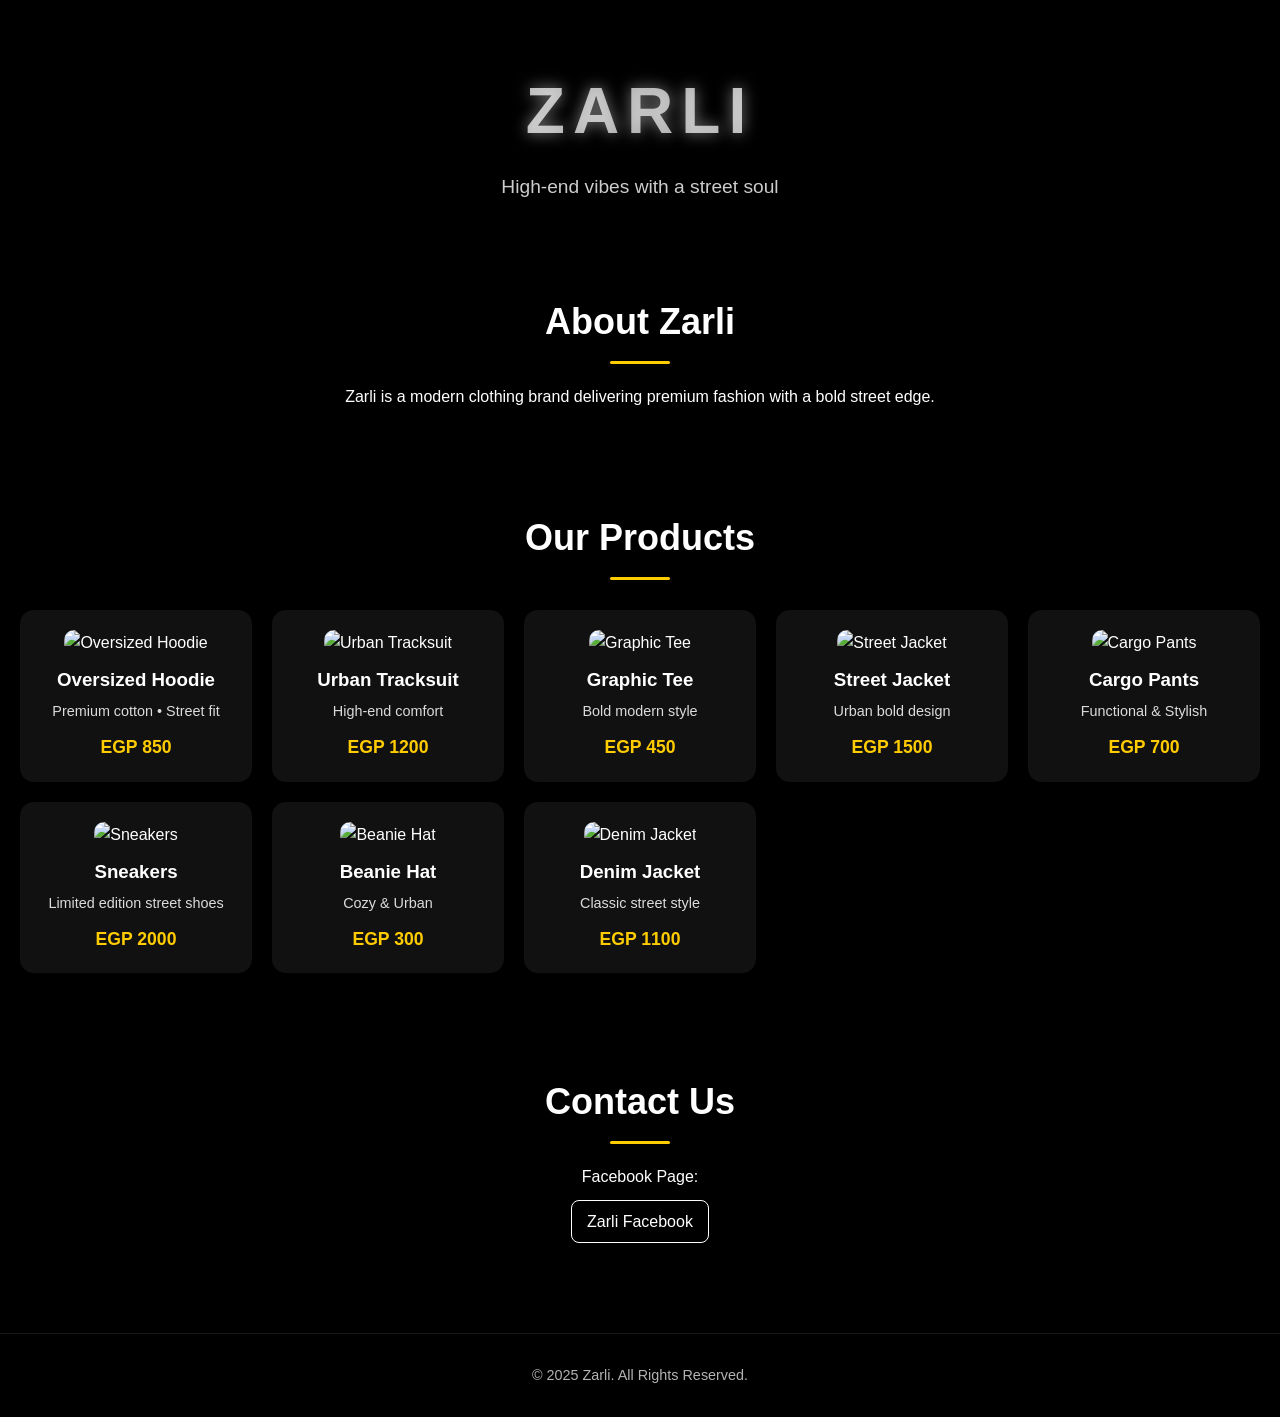
==== index.html @ 78bf0a5d "Update index.html to enhance the website layout and content." ====
<!DOCTYPE html>
<html lang="en">
<head>
<meta charset="UTF-8" />
<meta name="viewport" content="width=device-width, initial-scale=1.0" />
<title>Zarli | High-end vibes with a street soul</title>
<style>
  * { box-sizing: border-box; margin: 0; padding: 0; }
  body { font-family: 'Arial', sans-serif; background: #000; color: #fff; line-height: 1.6; }
  a { color: #fff; text-decoration: none; }
  a:hover { color: #ffcc00; }

  header { text-align: center; padding: 60px 20px 40px 20px; }
  header h1 { font-size: 64px; font-weight: bold; letter-spacing: 8px; background: linear-gradient(90deg, #fff, #aaa, #fff); -webkit-background-clip: text; color: transparent; text-shadow: 0 0 15px rgba(255,255,255,0.5); }
  header p { margin-top: 10px; font-size: 1.2rem; opacity:0.8; }

  .section { padding: 50px 20px; text-align: center; }
  .section h2 { font-size: 36px; margin-bottom: 20px; position: relative; }
  .section h2::after { content: ''; display: block; width: 60px; height: 3px; background: #ffcc00; margin: 10px auto 0 auto; border-radius: 2px; }

  .products { display: grid; grid-template-columns: repeat(auto-fit, minmax(200px,1fr)); gap: 20px; margin-top: 30px; }
  .product-card { background:#111; padding:20px; border-radius:14px; text-align:center; transition: transform 0.3s ease, box-shadow 0.3s ease; }
  .product-card img { width:100%; border-radius:10px; margin-bottom:10px; transition: transform 0.3s ease; }
  .product-card:hover { transform: scale(1.05); box-shadow:0 10px 20px rgba(255,255,255,0.2); }
  .product-card h3 { margin-bottom:5px; }
  .product-card p { font-size:0.9rem; opacity:0.85; }
  .price { margin-top:10px; font-weight:bold; color:#ffcc00; font-size:1.1rem; }

  #contact a { display:inline-block; margin-top:10px; padding:8px 15px; border:1px solid #fff; border-radius:8px; transition: background 0.3s ease, color 0.3s ease; }
  #contact a:hover { background:#ffcc00; color:#000; }

  footer { text-align:center; padding:30px; margin-top:40px; border-top:1px solid #222; opacity:0.7; font-size:0.9rem; }

  @media(max-width:600px){
    .products { grid-template-columns:1fr; }
    header h1 { font-size:48px; }
    .section h2 { font-size:28px; }
  }
</style>
</head>
<body>

<header>
  <h1>ZARLI</h1>
  <p>High-end vibes with a street soul</p>
</header>

<section class="section" id="about">
  <h2>About Zarli</h2>
  <p>Zarli is a modern clothing brand delivering premium fashion with a bold street edge.</p>
</section>

<section class="section" id="products">
  <h2>Our Products</h2>
  <div class="products">
    <div class="product-card">
      <img src="https://i.ibb.co/6R5Z3yx/hoodie.jpg" alt="Oversized Hoodie" />
      <h3>Oversized Hoodie</h3>
      <p>Premium cotton • Street fit</p>
      <div class="price">EGP 850</div>
    </div>
    <div class="product-card">
      <img src="https://i.ibb.co/Vm5p9Kf/tracksuit.jpg" alt="Urban Tracksuit" />
      <h3>Urban Tracksuit</h3>
      <p>High-end comfort</p>
      <div class="price">EGP 1200</div>
    </div>
    <div class="product-card">
      <img src="https://i.ibb.co/9ytq4yD/graphic-tee.jpg" alt="Graphic Tee" />
      <h3>Graphic Tee</h3>
      <p>Bold modern style</p>
      <div class="price">EGP 450</div>
    </div>
    <div class="product-card">
      <img src="https://i.ibb.co/j5NRmDn/street-jacket.jpg" alt="Street Jacket" />
      <h3>Street Jacket</h3>
      <p>Urban bold design</p>
      <div class="price">EGP 1500</div>
    </div>
    <div class="product-card">
      <img src="https://i.ibb.co/FnbkJxP/cargo-pants.jpg" alt="Cargo Pants" />
      <h3>Cargo Pants</h3>
      <p>Functional & Stylish</p>
      <div class="price">EGP 700</div>
    </div>
    <div class="product-card">
      <img src="https://i.ibb.co/sC1H9rH/sneakers.jpg" alt="Sneakers" />
      <h3>Sneakers</h3>
      <p>Limited edition street shoes</p>
      <div class="price">EGP 2000</div>
    </div>
    <div class="product-card">
      <img src="https://i.ibb.co/ypZ0cV7/beanie-hat.jpg" alt="Beanie Hat" />
      <h3>Beanie Hat</h3>
      <p>Cozy & Urban</p>
      <div class="price">EGP 300</div>
    </div>
    <div class="product-card">
      <img src="https://i.ibb.co/GQ9K0pS/denim-jacket.jpg" alt="Denim Jacket" />
      <h3>Denim Jacket</h3>
      <p>Classic street style</p>
      <div class="price">EGP 1100</div>
    </div>
  </div>
</section>

<section class="section" id="contact">
  <h2>Contact Us</h2>
  <p>Facebook Page:</p>
  <a href="https://www.facebook.com/share/17f31NvZEm/">Zarli Facebook</a>
</section>

<footer>
  © 2025 Zarli. All Rights Reserved.
</footer>

</body>
</html>
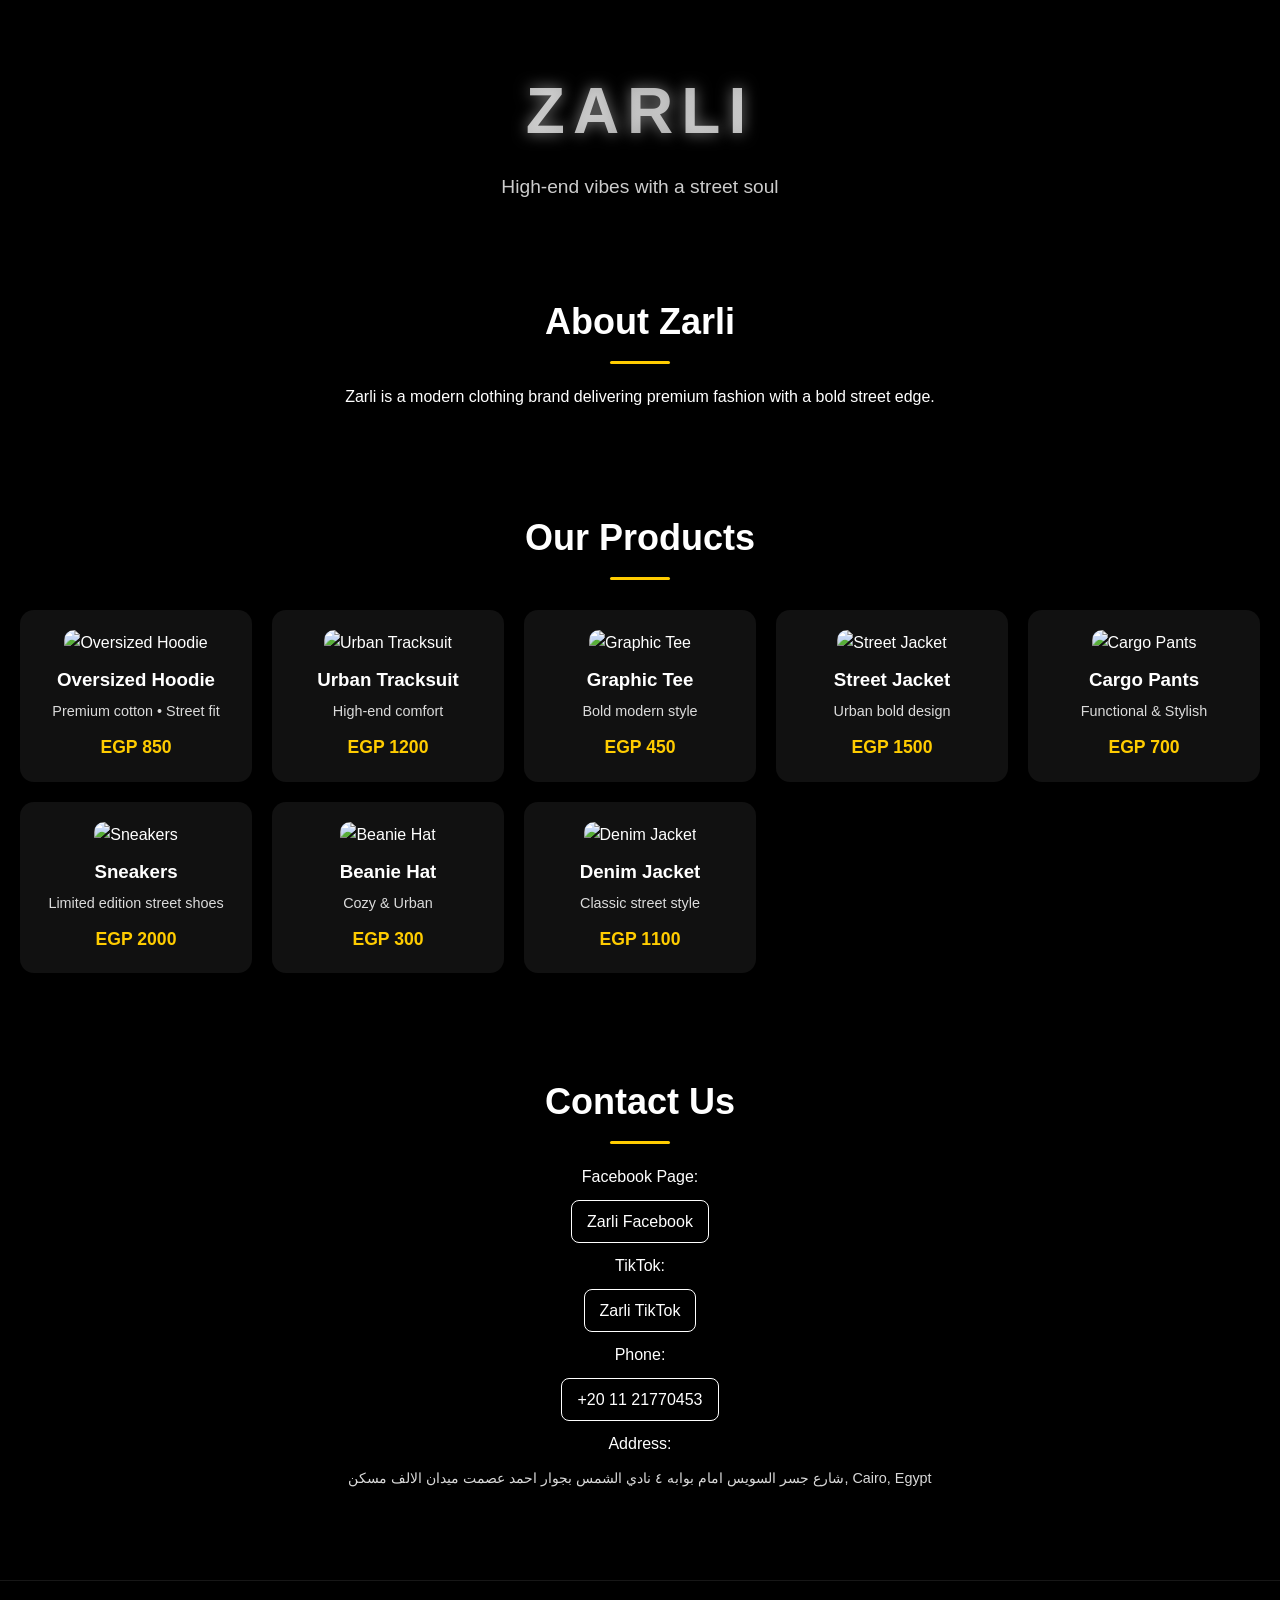
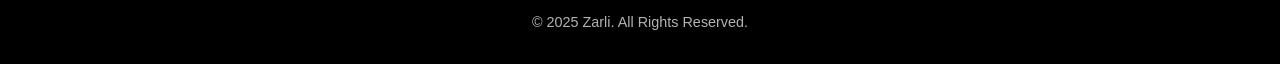
==== commit a67a4700: "Add full landing page for Zarli brand including products and contact info" ====
--- a/index.html
+++ b/index.html
@@ -28,6 +28,7 @@
 
   #contact a { display:inline-block; margin-top:10px; padding:8px 15px; border:1px solid #fff; border-radius:8px; transition: background 0.3s ease, color 0.3s ease; }
   #contact a:hover { background:#ffcc00; color:#000; }
+  #contact span { display:block; margin-top:10px; font-size:0.9rem; opacity:0.85; }
 
   footer { text-align:center; padding:30px; margin-top:40px; border-top:1px solid #222; opacity:0.7; font-size:0.9rem; }
 
@@ -107,7 +108,13 @@
 <section class="section" id="contact">
   <h2>Contact Us</h2>
   <p>Facebook Page:</p>
-  <a href="https://www.facebook.com/share/17f31NvZEm/">Zarli Facebook</a>
+  <a href="https://www.facebook.com/share/17f31NvZEm/" target="_blank">Zarli Facebook</a>
+  <p style="margin-top:10px;">TikTok:</p>
+  <a href="https://www.tiktok.com/@zarli.eg?_r=1&_t=ZS-91Wul8lsz0U" target="_blank">Zarli TikTok</a>
+  <p style="margin-top:10px;">Phone:</p>
+  <a href="tel:+201121770453">+20 11 21770453</a>
+  <p style="margin-top:10px;">Address:</p>
+  <span>شارع جسر السويس امام بوابه ٤ نادي الشمس بجوار احمد عصمت ميدان الالف مسكن, Cairo, Egypt</span>
 </section>
 
 <footer>
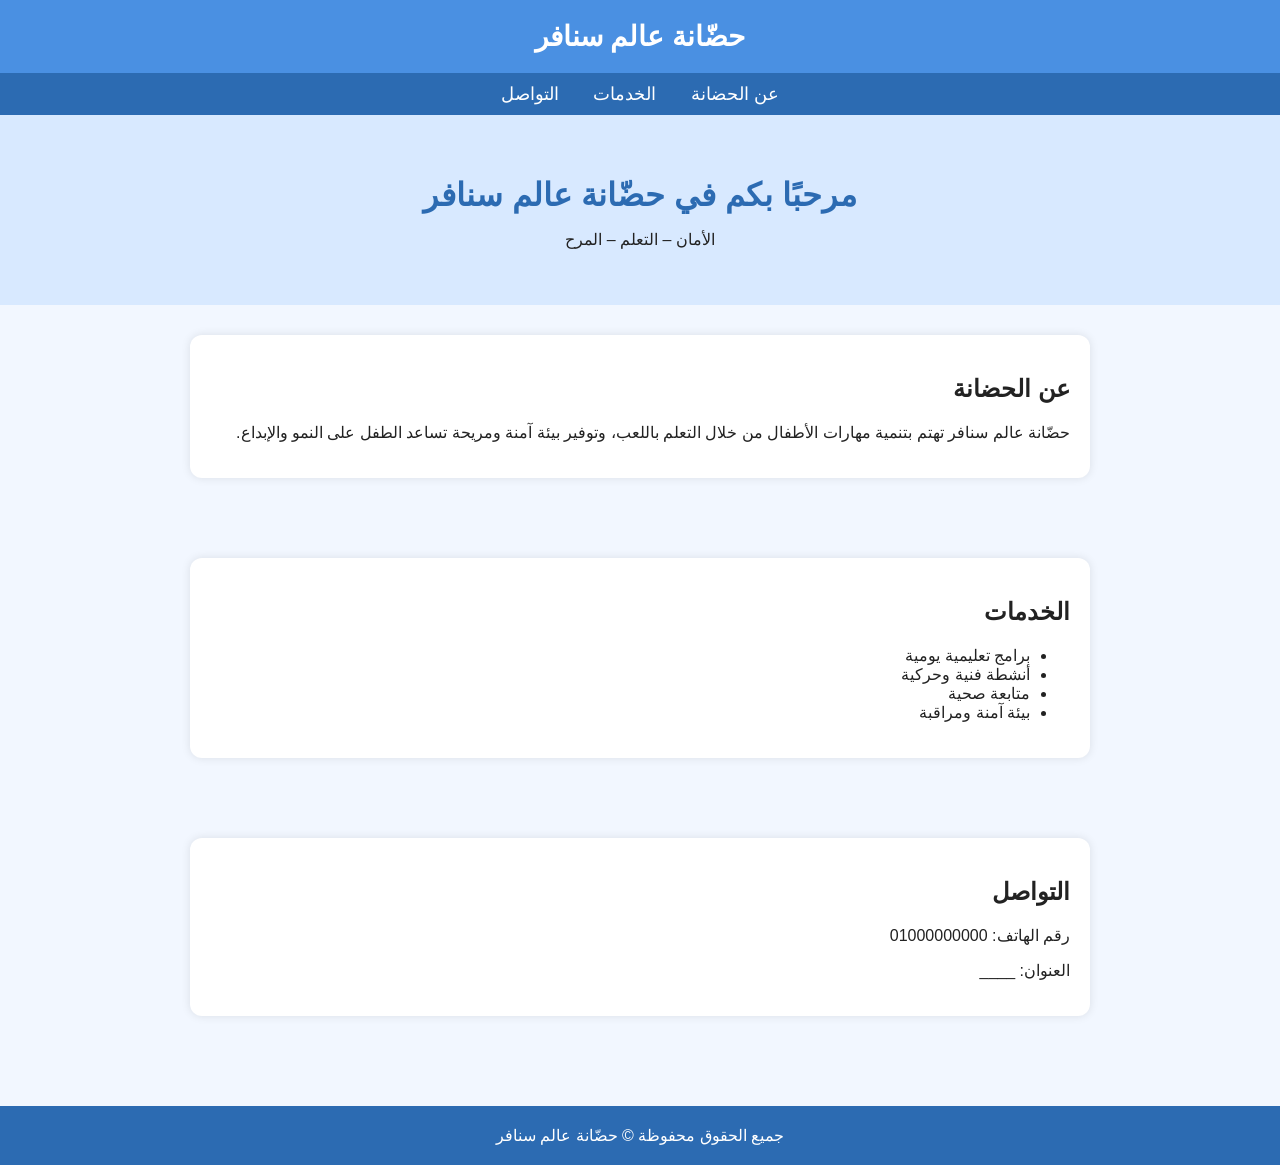
==== commit 224e4f5f: "Update index.html with new content." ====
--- a/index.html
+++ b/index.html
@@ -1,125 +1,110 @@
 <!DOCTYPE html>
-<html lang="en">
+<html lang="ar" dir="rtl">
 <head>
-<meta charset="UTF-8" />
-<meta name="viewport" content="width=device-width, initial-scale=1.0" />
-<title>Zarli | High-end vibes with a street soul</title>
-<style>
-  * { box-sizing: border-box; margin: 0; padding: 0; }
-  body { font-family: 'Arial', sans-serif; background: #000; color: #fff; line-height: 1.6; }
-  a { color: #fff; text-decoration: none; }
-  a:hover { color: #ffcc00; }
-
-  header { text-align: center; padding: 60px 20px 40px 20px; }
-  header h1 { font-size: 64px; font-weight: bold; letter-spacing: 8px; background: linear-gradient(90deg, #fff, #aaa, #fff); -webkit-background-clip: text; color: transparent; text-shadow: 0 0 15px rgba(255,255,255,0.5); }
-  header p { margin-top: 10px; font-size: 1.2rem; opacity:0.8; }
-
-  .section { padding: 50px 20px; text-align: center; }
-  .section h2 { font-size: 36px; margin-bottom: 20px; position: relative; }
-  .section h2::after { content: ''; display: block; width: 60px; height: 3px; background: #ffcc00; margin: 10px auto 0 auto; border-radius: 2px; }
-
-  .products { display: grid; grid-template-columns: repeat(auto-fit, minmax(200px,1fr)); gap: 20px; margin-top: 30px; }
-  .product-card { background:#111; padding:20px; border-radius:14px; text-align:center; transition: transform 0.3s ease, box-shadow 0.3s ease; }
-  .product-card img { width:100%; border-radius:10px; margin-bottom:10px; transition: transform 0.3s ease; }
-  .product-card:hover { transform: scale(1.05); box-shadow:0 10px 20px rgba(255,255,255,0.2); }
-  .product-card h3 { margin-bottom:5px; }
-  .product-card p { font-size:0.9rem; opacity:0.85; }
-  .price { margin-top:10px; font-weight:bold; color:#ffcc00; font-size:1.1rem; }
-
-  #contact a { display:inline-block; margin-top:10px; padding:8px 15px; border:1px solid #fff; border-radius:8px; transition: background 0.3s ease, color 0.3s ease; }
-  #contact a:hover { background:#ffcc00; color:#000; }
-  #contact span { display:block; margin-top:10px; font-size:0.9rem; opacity:0.85; }
-
-  footer { text-align:center; padding:30px; margin-top:40px; border-top:1px solid #222; opacity:0.7; font-size:0.9rem; }
-
-  @media(max-width:600px){
-    .products { grid-template-columns:1fr; }
-    header h1 { font-size:48px; }
-    .section h2 { font-size:28px; }
-  }
-</style>
+    <meta charset="UTF-8" />
+    <meta name="viewport" content="width=device-width, initial-scale=1.0" />
+    <title>حضّانة عالم سنافر</title>
+    <style>
+        body {
+            font-family: sans-serif;
+            margin: 0;
+            padding: 0;
+            background: #f2f7ff;
+            color: #222;
+        }
+        header {
+            background: #4a90e2;
+            padding: 20px;
+            text-align: center;
+            color: #fff;
+            font-size: 28px;
+            font-weight: bold;
+        }
+        nav {
+            background: #2c6bb2;
+            padding: 10px;
+            text-align: center;
+        }
+        nav a {
+            color: white;
+            margin: 0 15px;
+            text-decoration: none;
+            font-size: 18px;
+        }
+        .hero {
+            padding: 40px;
+            text-align: center;
+            background: #d8e9ff;
+        }
+        .hero h1 {
+            margin-bottom: 10px;
+            font-size: 32px;
+            color: #2c6bb2;
+        }
+        .section {
+            padding: 30px;
+            max-width: 900px;
+            margin: auto;
+        }
+        .card {
+            background: white;
+            padding: 20px;
+            margin-bottom: 20px;
+            border-radius: 12px;
+            box-shadow: 0 0 10px rgba(0,0,0,0.1);
+        }
+        footer {
+            background: #2c6bb2;
+            color: white;
+            padding: 20px;
+            text-align: center;
+            margin-top: 40px;
+        }
+    </style>
 </head>
 <body>
+    <header>حضّانة عالم سنافر</header>
 
-<header>
-  <h1>ZARLI</h1>
-  <p>High-end vibes with a street soul</p>
-</header>
+    <nav>
+        <a href="#about">عن الحضانة</a>
+        <a href="#services">الخدمات</a>
+        <a href="#contact">التواصل</a>
+    </nav>
 
-<section class="section" id="about">
-  <h2>About Zarli</h2>
-  <p>Zarli is a modern clothing brand delivering premium fashion with a bold street edge.</p>
-</section>
+    <div class="hero">
+        <h1>مرحبًا بكم في حضّانة عالم سنافر</h1>
+        <p>الأمان – التعلم – المرح</p>
+    </div>
 
-<section class="section" id="products">
-  <h2>Our Products</h2>
-  <div class="products">
-    <div class="product-card">
-      <img src="https://i.ibb.co/6R5Z3yx/hoodie.jpg" alt="Oversized Hoodie" />
-      <h3>Oversized Hoodie</h3>
-      <p>Premium cotton • Street fit</p>
-      <div class="price">EGP 850</div>
+    <div class="section" id="about">
+        <div class="card">
+            <h2>عن الحضانة</h2>
+            <p>حضّانة عالم سنافر تهتم بتنمية مهارات الأطفال من خلال التعلم باللعب، وتوفير بيئة آمنة ومريحة تساعد الطفل على النمو والإبداع.</p>
+        </div>
     </div>
-    <div class="product-card">
-      <img src="https://i.ibb.co/Vm5p9Kf/tracksuit.jpg" alt="Urban Tracksuit" />
-      <h3>Urban Tracksuit</h3>
-      <p>High-end comfort</p>
-      <div class="price">EGP 1200</div>
+
+    <div class="section" id="services">
+        <div class="card">
+            <h2>الخدمات</h2>
+            <ul>
+                <li>برامج تعليمية يومية</li>
+                <li>أنشطة فنية وحركية</li>
+                <li>متابعة صحية</li>
+                <li>بيئة آمنة ومراقبة</li>
+            </ul>
+        </div>
     </div>
-    <div class="product-card">
-      <img src="https://i.ibb.co/9ytq4yD/graphic-tee.jpg" alt="Graphic Tee" />
-      <h3>Graphic Tee</h3>
-      <p>Bold modern style</p>
-      <div class="price">EGP 450</div>
+
+    <div class="section" id="contact">
+        <div class="card">
+            <h2>التواصل</h2>
+            <p>رقم الهاتف: 01000000000</p>
+            <p>العنوان: ____</p>
+        </div>
     </div>
-    <div class="product-card">
-      <img src="https://i.ibb.co/j5NRmDn/street-jacket.jpg" alt="Street Jacket" />
-      <h3>Street Jacket</h3>
-      <p>Urban bold design</p>
-      <div class="price">EGP 1500</div>
-    </div>
-    <div class="product-card">
-      <img src="https://i.ibb.co/FnbkJxP/cargo-pants.jpg" alt="Cargo Pants" />
-      <h3>Cargo Pants</h3>
-      <p>Functional & Stylish</p>
-      <div class="price">EGP 700</div>
-    </div>
-    <div class="product-card">
-      <img src="https://i.ibb.co/sC1H9rH/sneakers.jpg" alt="Sneakers" />
-      <h3>Sneakers</h3>
-      <p>Limited edition street shoes</p>
-      <div class="price">EGP 2000</div>
-    </div>
-    <div class="product-card">
-      <img src="https://i.ibb.co/ypZ0cV7/beanie-hat.jpg" alt="Beanie Hat" />
-      <h3>Beanie Hat</h3>
-      <p>Cozy & Urban</p>
-      <div class="price">EGP 300</div>
-    </div>
-    <div class="product-card">
-      <img src="https://i.ibb.co/GQ9K0pS/denim-jacket.jpg" alt="Denim Jacket" />
-      <h3>Denim Jacket</h3>
-      <p>Classic street style</p>
-      <div class="price">EGP 1100</div>
-    </div>
-  </div>
-</section>
 
-<section class="section" id="contact">
-  <h2>Contact Us</h2>
-  <p>Facebook Page:</p>
-  <a href="https://www.facebook.com/share/17f31NvZEm/" target="_blank">Zarli Facebook</a>
-  <p style="margin-top:10px;">TikTok:</p>
-  <a href="https://www.tiktok.com/@zarli.eg?_r=1&_t=ZS-91Wul8lsz0U" target="_blank">Zarli TikTok</a>
-  <p style="margin-top:10px;">Phone:</p>
-  <a href="tel:+201121770453">+20 11 21770453</a>
-  <p style="margin-top:10px;">Address:</p>
-  <span>شارع جسر السويس امام بوابه ٤ نادي الشمس بجوار احمد عصمت ميدان الالف مسكن, Cairo, Egypt</span>
-</section>
-
-<footer>
-  © 2025 Zarli. All Rights Reserved.
-</footer>
-
+    <footer>
+        جميع الحقوق محفوظة &copy; حضّانة عالم سنافر
+    </footer>
 </body>
 </html>
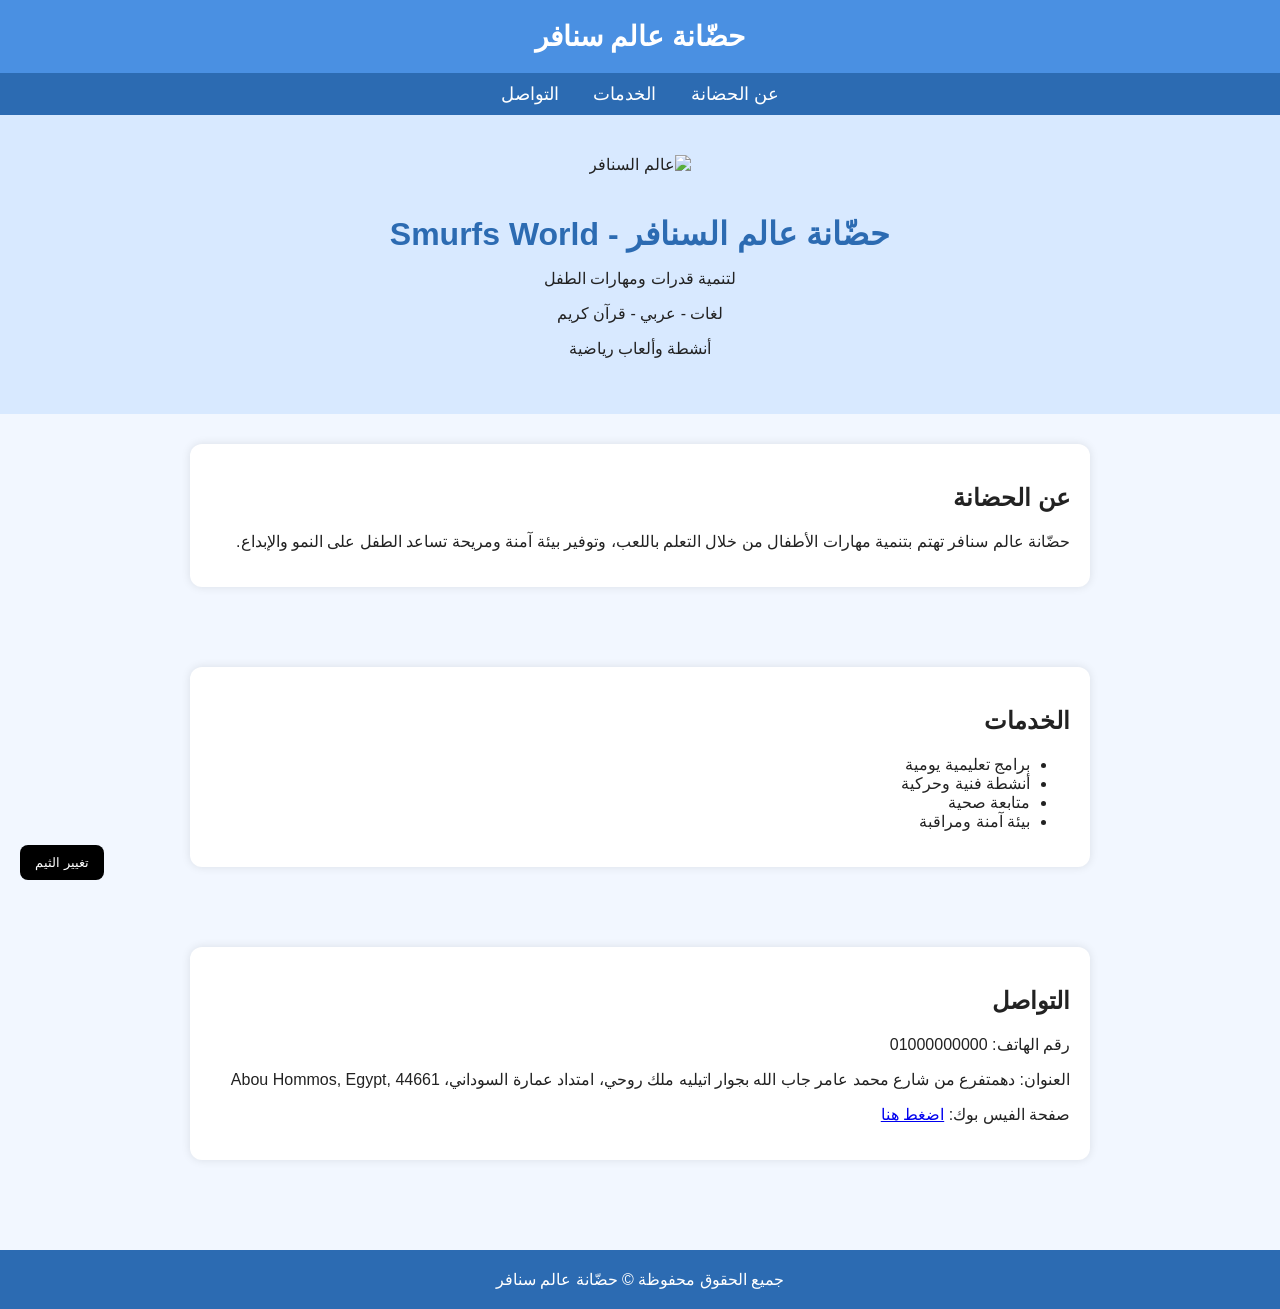
==== commit 016f0d75: "Update index.html with new content" ====
--- a/index.html
+++ b/index.html
@@ -11,6 +11,7 @@
             padding: 0;
             background: #f2f7ff;
             color: #222;
+            transition: all 0.3s;
         }
         header {
             background: #4a90e2;
@@ -60,6 +61,20 @@
             text-align: center;
             margin-top: 40px;
         }
+        .theme-btn {
+            position: fixed;
+            bottom: 20px;
+            left: 20px;
+            padding: 10px 15px;
+            background: #000;
+            color: #fff;
+            border: none;
+            cursor: pointer;
+            border-radius: 8px;
+        }
+        .theme-btn:hover {
+            opacity: 0.8;
+        }
     </style>
 </head>
 <body>
@@ -72,8 +87,11 @@
     </nav>
 
     <div class="hero">
-        <h1>مرحبًا بكم في حضّانة عالم سنافر</h1>
-        <p>الأمان – التعلم – المرح</p>
+        <img src="logo-smurfs.png" alt="عالم السنافر" style="max-width:200px; margin-bottom:20px;" />
+        <h1>حضّانة عالم السنافر - Smurfs World</h1>
+        <p>لتنمية قدرات ومهارات الطفل</p>
+        <p>لغات - عربي - قرآن كريم</p>
+        <p>أنشطة وألعاب رياضية</p>
     </div>
 
     <div class="section" id="about">
@@ -99,12 +117,39 @@
         <div class="card">
             <h2>التواصل</h2>
             <p>رقم الهاتف: 01000000000</p>
-            <p>العنوان: ____</p>
+            <p>العنوان: دهمتفرع من شارع محمد عامر جاب الله بجوار اتيليه ملك روحي، امتداد عمارة السوداني، Abou Hommos, Egypt, 44661</p>
+            <p>صفحة الفيس بوك: <a href="https://www.facebook.com/share/1BgTBcFGCj/" target="_blank">اضغط هنا</a></p>
         </div>
     </div>
 
     <footer>
         جميع الحقوق محفوظة &copy; حضّانة عالم سنافر
     </footer>
+
+    <button class="theme-btn" onclick="toggleTheme()">تغيير الثيم</button>
+
+    <script>
+        let isColorTheme = true;
+        function toggleTheme() {
+            if(isColorTheme) {
+                // ثيم أبيض وأسود
+                document.body.style.background = 'white';
+                document.body.style.color = 'black';
+                document.querySelector('header').style.background = '#000';
+                document.querySelector('footer').style.background = '#000';
+                document.querySelector('nav').style.background = '#333';
+                document.querySelectorAll('.card').forEach(c => c.style.background = '#f9f9f9');
+            } else {
+                // ثيم ألوان الأطفال
+                document.body.style.background = '#f2f7ff';
+                document.body.style.color = '#222';
+                document.querySelector('header').style.background = '#4a90e2';
+                document.querySelector('footer').style.background = '#2c6bb2';
+                document.querySelector('nav').style.background = '#2c6bb2';
+                document.querySelectorAll('.card').forEach(c => c.style.background = 'white');
+            }
+            isColorTheme = !isColorTheme;
+        }
+    </script>
 </body>
 </html>
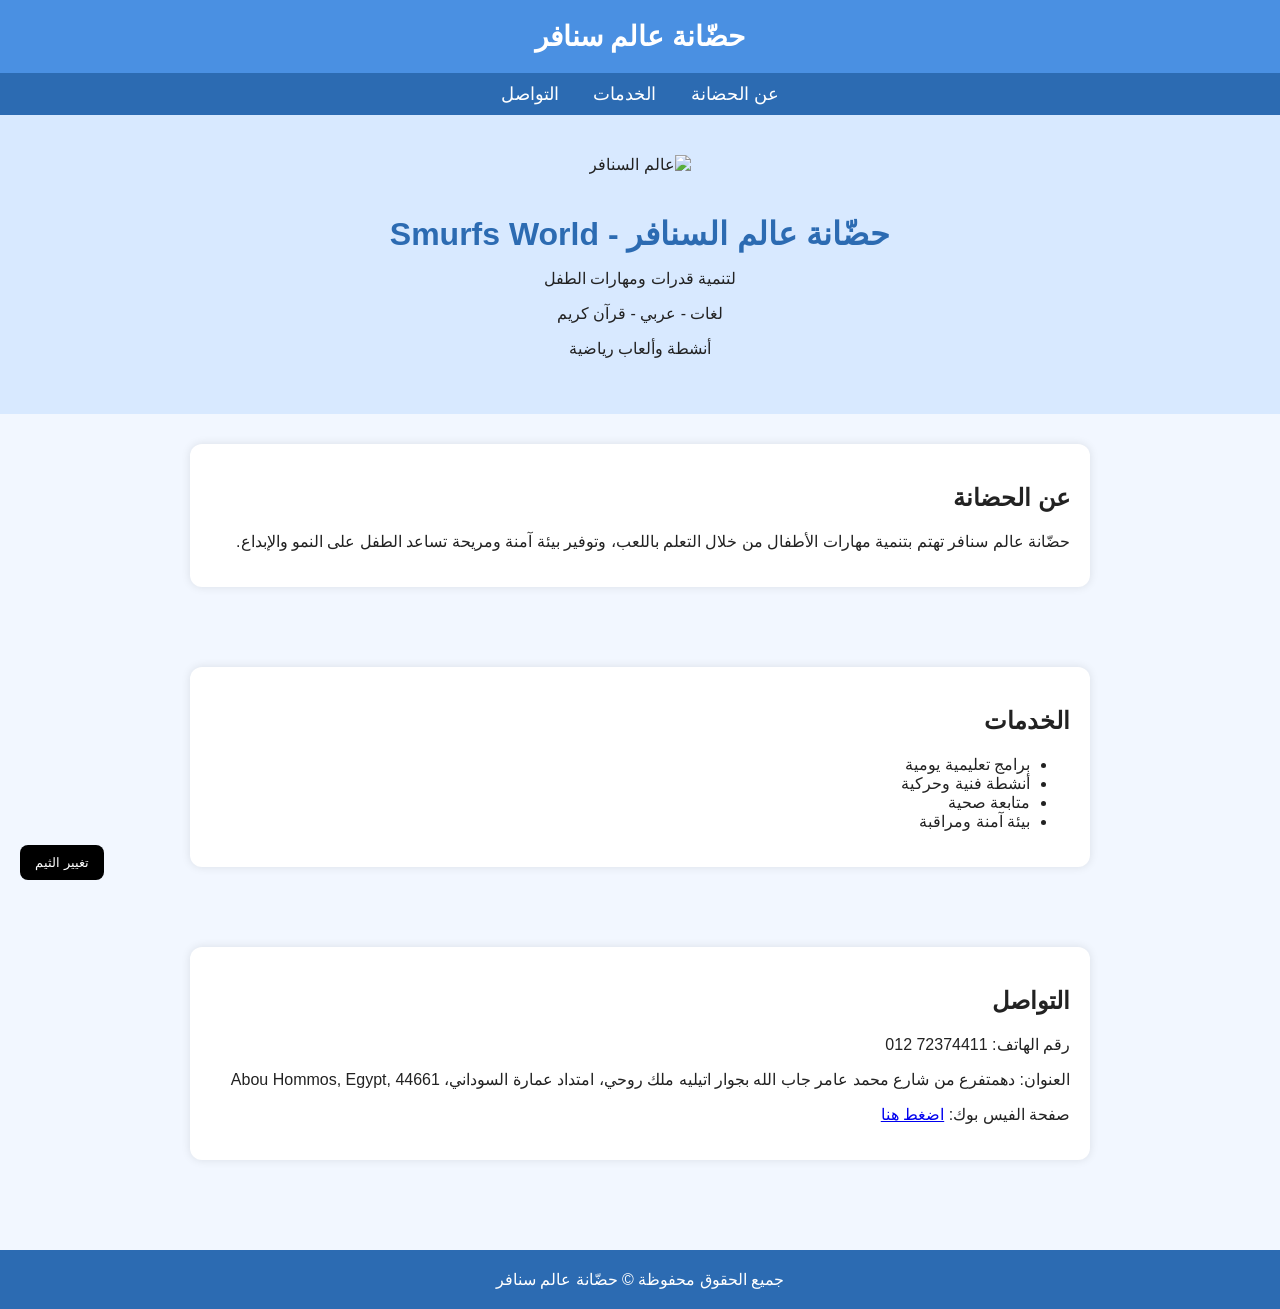
==== commit f10d4008: "Update index.html file with new content" ====
--- a/index.html
+++ b/index.html
@@ -116,7 +116,7 @@
     <div class="section" id="contact">
         <div class="card">
             <h2>التواصل</h2>
-            <p>رقم الهاتف: 01000000000</p>
+            <p>رقم الهاتف: ‎012 72374411</p>
             <p>العنوان: دهمتفرع من شارع محمد عامر جاب الله بجوار اتيليه ملك روحي، امتداد عمارة السوداني، Abou Hommos, Egypt, 44661</p>
             <p>صفحة الفيس بوك: <a href="https://www.facebook.com/share/1BgTBcFGCj/" target="_blank">اضغط هنا</a></p>
         </div>
@@ -152,4 +152,4 @@
         }
     </script>
 </body>
-</html>+</html>
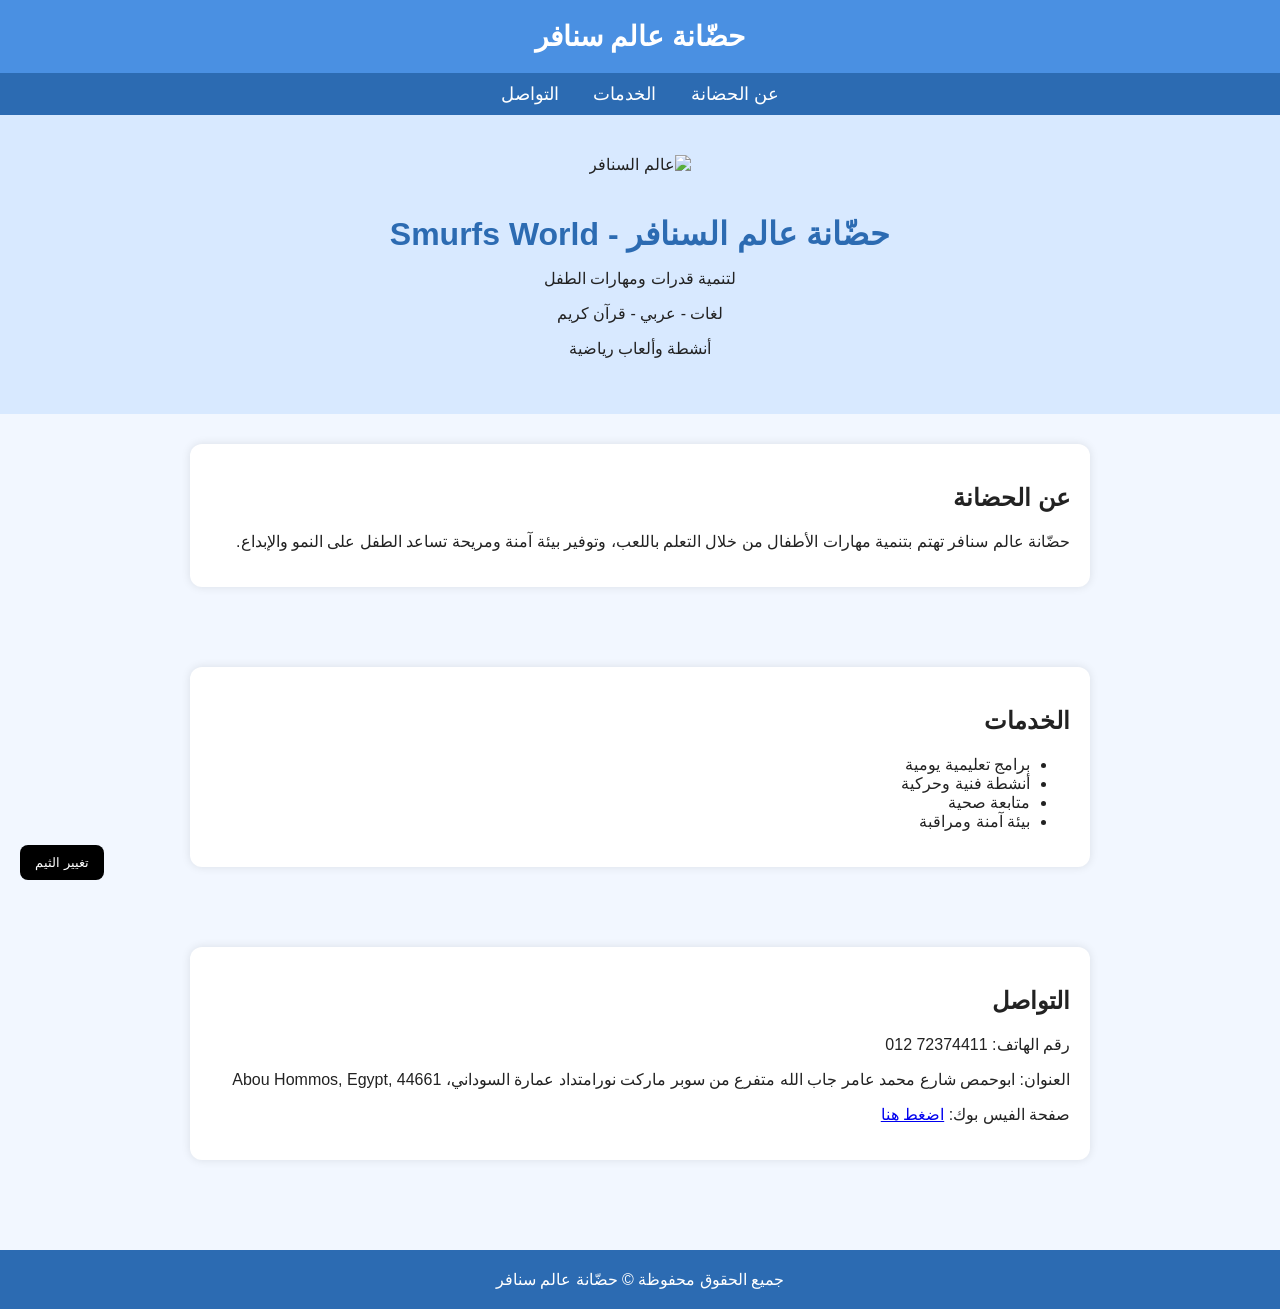
==== commit 04e34c1b: "Updated index.html" ====
--- a/index.html
+++ b/index.html
@@ -117,7 +117,7 @@
         <div class="card">
             <h2>التواصل</h2>
             <p>رقم الهاتف: ‎012 72374411</p>
-            <p>العنوان: دهمتفرع من شارع محمد عامر جاب الله بجوار اتيليه ملك روحي، امتداد عمارة السوداني، Abou Hommos, Egypt, 44661</p>
+            <p>العنوان: ابوحمص شارع محمد عامر جاب الله متفرع من سوبر ماركت نورامتداد عمارة السوداني، Abou Hommos, Egypt, 44661</p>
             <p>صفحة الفيس بوك: <a href="https://www.facebook.com/share/1BgTBcFGCj/" target="_blank">اضغط هنا</a></p>
         </div>
     </div>
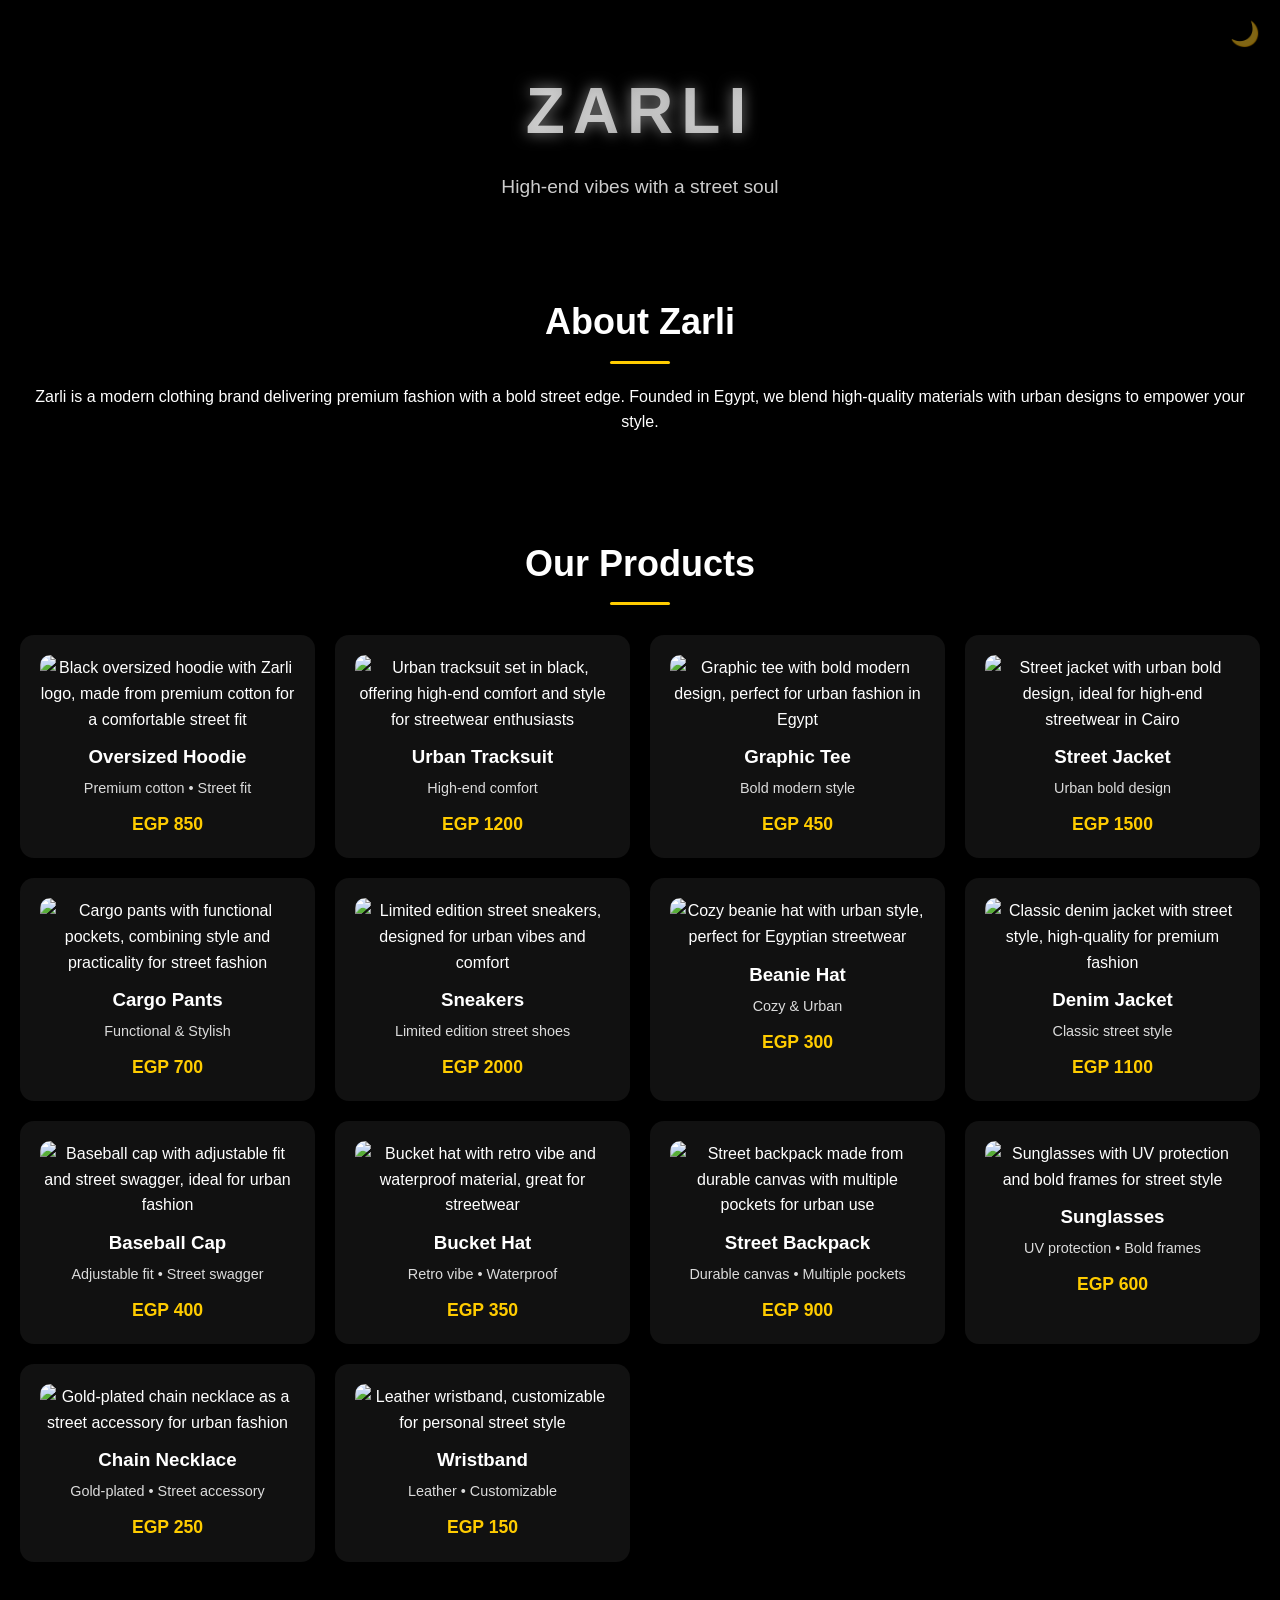
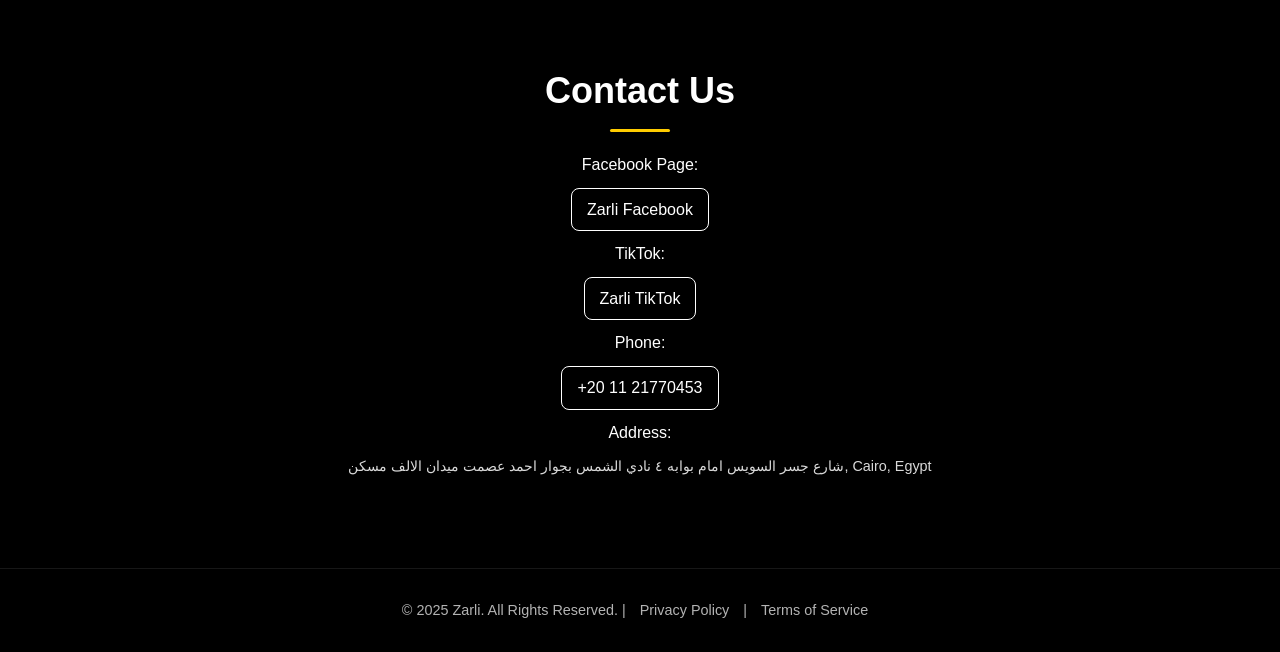
==== commit ed082092: "Update index.html with new content" ====
--- a/index.html
+++ b/index.html
@@ -1,155 +1,224 @@
 <!DOCTYPE html>
-<html lang="ar" dir="rtl">
+<html lang="en">
 <head>
-    <meta charset="UTF-8" />
-    <meta name="viewport" content="width=device-width, initial-scale=1.0" />
-    <title>حضّانة عالم سنافر</title>
-    <style>
-        body {
-            font-family: sans-serif;
-            margin: 0;
-            padding: 0;
-            background: #f2f7ff;
-            color: #222;
-            transition: all 0.3s;
-        }
-        header {
-            background: #4a90e2;
-            padding: 20px;
-            text-align: center;
-            color: #fff;
-            font-size: 28px;
-            font-weight: bold;
-        }
-        nav {
-            background: #2c6bb2;
-            padding: 10px;
-            text-align: center;
-        }
-        nav a {
-            color: white;
-            margin: 0 15px;
-            text-decoration: none;
-            font-size: 18px;
-        }
-        .hero {
-            padding: 40px;
-            text-align: center;
-            background: #d8e9ff;
-        }
-        .hero h1 {
-            margin-bottom: 10px;
-            font-size: 32px;
-            color: #2c6bb2;
-        }
-        .section {
-            padding: 30px;
-            max-width: 900px;
-            margin: auto;
-        }
-        .card {
-            background: white;
-            padding: 20px;
-            margin-bottom: 20px;
-            border-radius: 12px;
-            box-shadow: 0 0 10px rgba(0,0,0,0.1);
-        }
-        footer {
-            background: #2c6bb2;
-            color: white;
-            padding: 20px;
-            text-align: center;
-            margin-top: 40px;
-        }
-        .theme-btn {
-            position: fixed;
-            bottom: 20px;
-            left: 20px;
-            padding: 10px 15px;
-            background: #000;
-            color: #fff;
-            border: none;
-            cursor: pointer;
-            border-radius: 8px;
-        }
-        .theme-btn:hover {
-            opacity: 0.8;
-        }
-    </style>
+<meta charset="UTF-8" />
+<meta name="viewport" content="width=device-width, initial-scale=1.0" />
+<meta name="description" content="Zarli: High-end streetwear with urban vibes. Discover premium hoodies, tracksuits, tees, and more in Egypt." />
+<meta name="keywords" content="streetwear Egypt, urban fashion Cairo, Zarli clothing, premium hoodies, tracksuits, Egyptian streetwear brand, premium urban clothing Cairo" />
+<meta property="og:title" content="Zarli | High-end vibes with a street soul" />
+<meta property="og:description" content="Modern clothing brand delivering premium fashion with a bold street edge." />
+<meta property="og:image" content="https://i.ibb.co/6R5Z3yx/hoodie.jpg" />
+<meta property="og:url" content="https://yourwebsite.com" /> <!-- غير ده للرابط الحقيقي -->
+<title>Zarli | High-end vibes with a street soul</title>
+<link rel="icon" href="https://example.com/favicon.ico" /> <!-- غير ده للرابط الحقيقي -->
+<style>
+  :root {
+    --bg-color: #000;
+    --text-color: #fff;
+    --accent-color: #ffcc00;
+    --card-bg: #111;
+    --border-color: #222;
+    --hover-shadow: rgba(255,255,255,0.2);
+  }
+
+  * { box-sizing: border-box; margin: 0; padding: 0; }
+  body { font-family: 'Arial', sans-serif; background: var(--bg-color); color: var(--text-color); line-height: 1.6; transition: background 0.3s ease, color 0.3s ease; }
+  a { color: var(--text-color); text-decoration: none; }
+  a:hover, a:focus { color: var(--accent-color); outline: 2px solid var(--accent-color); } /* تحسين الوصولية */
+
+  header { text-align: center; padding: 60px 20px 40px 20px; position: relative; }
+  header h1 { font-size: 64px; font-weight: bold; letter-spacing: 8px; background: linear-gradient(90deg, var(--text-color), #aaa, var(--text-color)); -webkit-background-clip: text; color: transparent; text-shadow: 0 0 15px rgba(255,255,255,0.5); }
+  header p { margin-top: 10px; font-size: 1.2rem; opacity:0.8; }
+
+  .section { padding: 50px 20px; text-align: center; }
+  .section h2 { font-size: 36px; margin-bottom: 20px; position: relative; }
+  .section h2::after { content: ''; display: block; width: 60px; height: 3px; background: var(--accent-color); margin: 10px auto 0 auto; border-radius: 2px; }
+
+  .products { display: grid; grid-template-columns: repeat(auto-fit, minmax(250px,1fr)); gap: 20px; margin-top: 30px; }
+  .product-card { background: var(--card-bg); padding:20px; border-radius:14px; text-align:center; transition: transform 0.3s ease, box-shadow 0.3s ease; }
+  .product-card img { width:100%; border-radius:10px; margin-bottom:10px; transition: transform 0.3s ease; loading: lazy; }
+  .product-card:hover { transform: scale(1.05); box-shadow: 0 10px 20px var(--hover-shadow); }
+  .product-card h3 { margin-bottom:5px; }
+  .product-card p { font-size:0.9rem; opacity:0.85; }
+  .price { margin-top:10px; font-weight:bold; color: var(--accent-color); font-size:1.1rem; }
+
+  #contact a { display:inline-block; margin-top:10px; padding:8px 15px; border:1px solid var(--text-color); border-radius:8px; transition: background 0.3s ease, color 0.3s ease; }
+  #contact a:hover, #contact a:focus { background: var(--accent-color); color: var(--bg-color); outline: 2px solid var(--accent-color); }
+  #contact span { display:block; margin-top:10px; font-size:0.9rem; opacity:0.85; }
+
+  footer { text-align:center; padding:30px; margin-top:40px; border-top:1px solid var(--border-color); opacity:0.7; font-size:0.9rem; }
+  footer a { margin: 0 10px; }
+
+  /* Theme Toggle Button */
+  .theme-toggle { position: absolute; top: 20px; right: 20px; background: none; border: none; color: var(--text-color); font-size: 24px; cursor: pointer; opacity: 0.5; transition: opacity 0.3s ease; }
+  .theme-toggle:hover, .theme-toggle:focus { opacity: 1; outline: 2px solid var(--accent-color); }
+
+  /* Light Theme Overrides */
+  body.light-theme {
+    --bg-color: #fff;
+    --text-color: #000;
+    --accent-color: #ff6600;
+    --card-bg: #f9f9f9;
+    --border-color: #ddd;
+    --hover-shadow: rgba(0,0,0,0.1);
+  }
+  body.light-theme header h1 { text-shadow: 0 0 15px rgba(0,0,0,0.5); }
+
+  @media(max-width:600px){
+    .products { grid-template-columns:1fr; }
+    header h1 { font-size:48px; }
+    .section h2 { font-size:28px; }
+  }
+
+  /* Print Styles */
+  @media print {
+    body { background: white !important; color: black !important; }
+    .theme-toggle { display: none; }
+  }
+</style>
+<script>
+  // Theme Toggle Script
+  document.addEventListener('DOMContentLoaded', function() {
+    const toggleButton = document.getElementById('theme-toggle');
+    const body = document.body;
+
+    // Load saved theme from localStorage
+    const savedTheme = localStorage.getItem('theme');
+    if (savedTheme) {
+      body.classList.add(savedTheme);
+      toggleButton.textContent = savedTheme === 'light-theme' ? '☀️' : '🌙'; // تحديث الأيقونة عند التحميل
+    }
+
+    // Toggle theme on button click
+    toggleButton.addEventListener('click', function() {
+      body.classList.toggle('light-theme');
+      const currentTheme = body.classList.contains('light-theme') ? 'light-theme' : '';
+      localStorage.setItem('theme', currentTheme);
+      toggleButton.textContent = currentTheme ? '☀️' : '🌙'; // تحديث الأيقونة
+    });
+  });
+</script>
 </head>
 <body>
-    <header>حضّانة عالم سنافر</header>
-
-    <nav>
-        <a href="#about">عن الحضانة</a>
-        <a href="#services">الخدمات</a>
-        <a href="#contact">التواصل</a>
-    </nav>
-
-    <div class="hero">
-        <img src="logo-smurfs.png" alt="عالم السنافر" style="max-width:200px; margin-bottom:20px;" />
-        <h1>حضّانة عالم السنافر - Smurfs World</h1>
-        <p>لتنمية قدرات ومهارات الطفل</p>
-        <p>لغات - عربي - قرآن كريم</p>
-        <p>أنشطة وألعاب رياضية</p>
-    </div>
-
-    <div class="section" id="about">
-        <div class="card">
-            <h2>عن الحضانة</h2>
-            <p>حضّانة عالم سنافر تهتم بتنمية مهارات الأطفال من خلال التعلم باللعب، وتوفير بيئة آمنة ومريحة تساعد الطفل على النمو والإبداع.</p>
-        </div>
-    </div>
-
-    <div class="section" id="services">
-        <div class="card">
-            <h2>الخدمات</h2>
-            <ul>
-                <li>برامج تعليمية يومية</li>
-                <li>أنشطة فنية وحركية</li>
-                <li>متابعة صحية</li>
-                <li>بيئة آمنة ومراقبة</li>
-            </ul>
-        </div>
-    </div>
-
-    <div class="section" id="contact">
-        <div class="card">
-            <h2>التواصل</h2>
-            <p>رقم الهاتف: ‎012 72374411</p>
-            <p>العنوان: ابوحمص شارع محمد عامر جاب الله متفرع من سوبر ماركت نورامتداد عمارة السوداني، Abou Hommos, Egypt, 44661</p>
-            <p>صفحة الفيس بوك: <a href="https://www.facebook.com/share/1BgTBcFGCj/" target="_blank">اضغط هنا</a></p>
-        </div>
-    </div>
-
-    <footer>
-        جميع الحقوق محفوظة &copy; حضّانة عالم سنافر
-    </footer>
-
-    <button class="theme-btn" onclick="toggleTheme()">تغيير الثيم</button>
-
-    <script>
-        let isColorTheme = true;
-        function toggleTheme() {
-            if(isColorTheme) {
-                // ثيم أبيض وأسود
-                document.body.style.background = 'white';
-                document.body.style.color = 'black';
-                document.querySelector('header').style.background = '#000';
-                document.querySelector('footer').style.background = '#000';
-                document.querySelector('nav').style.background = '#333';
-                document.querySelectorAll('.card').forEach(c => c.style.background = '#f9f9f9');
-            } else {
-                // ثيم ألوان الأطفال
-                document.body.style.background = '#f2f7ff';
-                document.body.style.color = '#222';
-                document.querySelector('header').style.background = '#4a90e2';
-                document.querySelector('footer').style.background = '#2c6bb2';
-                document.querySelector('nav').style.background = '#2c6bb2';
-                document.querySelectorAll('.card').forEach(c => c.style.background = 'white');
-            }
-            isColorTheme = !isColorTheme;
-        }
-    </script>
+
+<header>
+  <h1>ZARLI</h1>
+  <p>High-end vibes with a street soul</p>
+  <!-- Theme Toggle Button -->
+  <button id="theme-toggle" class="theme-toggle" aria-label="Toggle dark/light theme">🌙</button>
+</header>
+
+<section class="section" id="about">
+  <h2>About Zarli</h2>
+  <p>Zarli is a modern clothing brand delivering premium fashion with a bold street edge. Founded in Egypt, we blend high-quality materials with urban designs to empower your style.</p>
+</section>
+
+<section class="section" id="products">
+  <h2>Our Products</h2>
+  <div class="products">
+    <div class="product-card">
+      <img src="https://i.ibb.co/6R5Z3yx/hoodie.jpg" alt="Black oversized hoodie with Zarli logo, made from premium cotton for a comfortable street fit" />
+      <h3>Oversized Hoodie</h3>
+      <p>Premium cotton • Street fit</p>
+      <div class="price">EGP 850</div>
+    </div>
+    <div class="product-card">
+      <img src="https://i.ibb.co/Vm5p9Kf/tracksuit.jpg" alt="Urban tracksuit set in black, offering high-end comfort and style for streetwear enthusiasts" />
+      <h3>Urban Tracksuit</h3>
+      <p>High-end comfort</p>
+      <div class="price">EGP 1200</div>
+    </div>
+    <div class="product-card">
+      <img src="https://i.ibb.co/9ytq4yD/graphic-tee.jpg" alt="Graphic tee with bold modern design, perfect for urban fashion in Egypt" />
+      <h3>Graphic Tee</h3>
+      <p>Bold modern style</p>
+      <div class="price">EGP 450</div>
+    </div>
+    <div class="product-card">
+      <img src="https://i.ibb.co/j5NRmDn/street-jacket.jpg" alt="Street jacket with urban bold design, ideal for high-end streetwear in Cairo" />
+      <h3>Street Jacket</h3>
+      <p>Urban bold design</p>
+      <div class="price">EGP 1500</div>
+    </div>
+    <div class="product-card">
+      <img src="https://i.ibb.co/FnbkJxP/cargo-pants.jpg" alt="Cargo pants with functional pockets, combining style and practicality for street fashion" />
+      <h3>Cargo Pants</h3>
+      <p>Functional & Stylish</p>
+      <div class="price">EGP 700</div>
+    </div>
+    <div class="product-card">
+      <img src="https://i.ibb.co/sC1H9rH/sneakers.jpg" alt="Limited edition street sneakers, designed for urban vibes and comfort" />
+      <h3>Sneakers</h3>
+      <p>Limited edition street shoes</p>
+      <div class="price">EGP 2000</div>
+    </div>
+    <div class="product-card">
+      <img src="https://i.ibb.co/ypZ0cV7/beanie-hat.jpg" alt="Cozy beanie hat with urban style, perfect for Egyptian streetwear" />
+      <h3>Beanie Hat</h3>
+      <p>Cozy & Urban</p>
+      <div class="price">EGP 300</div>
+    </div>
+    <div class="product-card">
+      <img src="https://i.ibb.co/GQ9K0pS/denim-jacket.jpg" alt="Classic denim jacket with street style, high-quality for premium fashion" />
+      <h3>Denim Jacket</h3>
+      <p>Classic street style</p>
+      <div class="price">EGP 1100</div>
+    </div>
+    <div class="product-card">
+      <img src="https://images.unsplash.com/photo-1588850561407-ed78c282e89b?ixlib=rb-4.0.3&auto=format&fit=crop&w=300&q=80" alt="Baseball cap with adjustable fit and street swagger, ideal for urban fashion" />
+      <h3>Baseball Cap</h3>
+      <p>Adjustable fit • Street swagger</p>
+      <div class="price">EGP 400</div>
+    </div>
+    <div class="product-card">
+      <img src="https://images.unsplash.com/photo-1549298916-b41d501d3772?ixlib=rb-4.0.3&auto=format&fit=crop&w=300&q=80" alt="Bucket hat with retro vibe and waterproof material, great for streetwear" />
+      <h3>Bucket Hat</h3>
+      <p>Retro vibe • Waterproof</p>
+      <div class="price">EGP 350</div>
+    </div>
+    <div class="product-card">
+      <img src="https://images.unsplash.com/photo-1521572163474-6864f9cf17ab?ixlib=rb-4.0.3&auto=format&fit=crop&w=300&q=80" alt="Street backpack made from durable canvas with multiple pockets for urban use" />
+      <h3>Street Backpack</h3>
+      <p>Durable canvas • Multiple pockets</p>
+      <div class="price">EGP 900</div>
+    </div>
+    <div class="product-card">
+      <img src="https://images.unsplash.com/photo-1591047139829-d91aecb6caea?ixlib=rb-4.0.3&auto=format&fit=crop&w=300&q=80" alt="Sunglasses with UV protection and bold frames for street style" />
+      <h3>Sunglasses</h3>
+      <p>UV protection • Bold frames</p>
+      <div class="price">EGP 600</div>
+    </div>
+    <!-- Two More New Products with Images -->
+    <div class="product-card">
+      <img src="https://images.unsplash.com/photo-1515562141207-7a88fb7ce338?ixlib=rb-4.0.3&auto=format&fit=crop&w=300&q=80" alt="Gold-plated chain necklace as a street accessory for urban fashion" />
+      <h3>Chain Necklace</h3>
+      <p>Gold-plated • Street accessory</p>
+      <div class="price">EGP 250</div>
+    </div>
+    <div class="product-card">
+      <img src="https://images.unsplash.com/photo-1578662996442-48f60103fc96?ixlib=rb-4.0.3&auto=format&fit=crop&w=300&q=80" alt="Leather wristband, customizable for personal street style" />
+      <h3>Wristband</h3>
+      <p>Leather • Customizable</p>
+      <div class="price">EGP 150</div>
+    </div>
+  </div>
+</section>
+
+<section class="section" id="contact">
+  <h2>Contact Us</h2>
+  <p>Facebook Page:</p>
+  <a href="https://www.facebook.com/share/17f31NvZEm/" target="_blank">Zarli Facebook</a>
+  <p style="margin-top:10px;">TikTok:</p>
+  <a href="https://www.tiktok.com/@zarli.eg?_r=1&_t=ZS-91Wul8lsz0U" target="_blank">Zarli TikTok</a>
+  <p style="margin-top:10px;">Phone:</p>
+  <a href="tel:+201121770453">+20 11 21770453</a>
+  <p style="margin-top:10px;">Address:</p>
+  <span>شارع جسر السويس امام بوابه ٤ نادي الشمس بجوار احمد عصمت ميدان الالف مسكن, Cairo, Egypt</span>
+</section>
+
+<footer>
+  © 2025 Zarli. All Rights Reserved. | <a href="#">Privacy Policy</a> | <a href="#">Terms of Service</a>
+</footer>
+
 </body>
 </html>
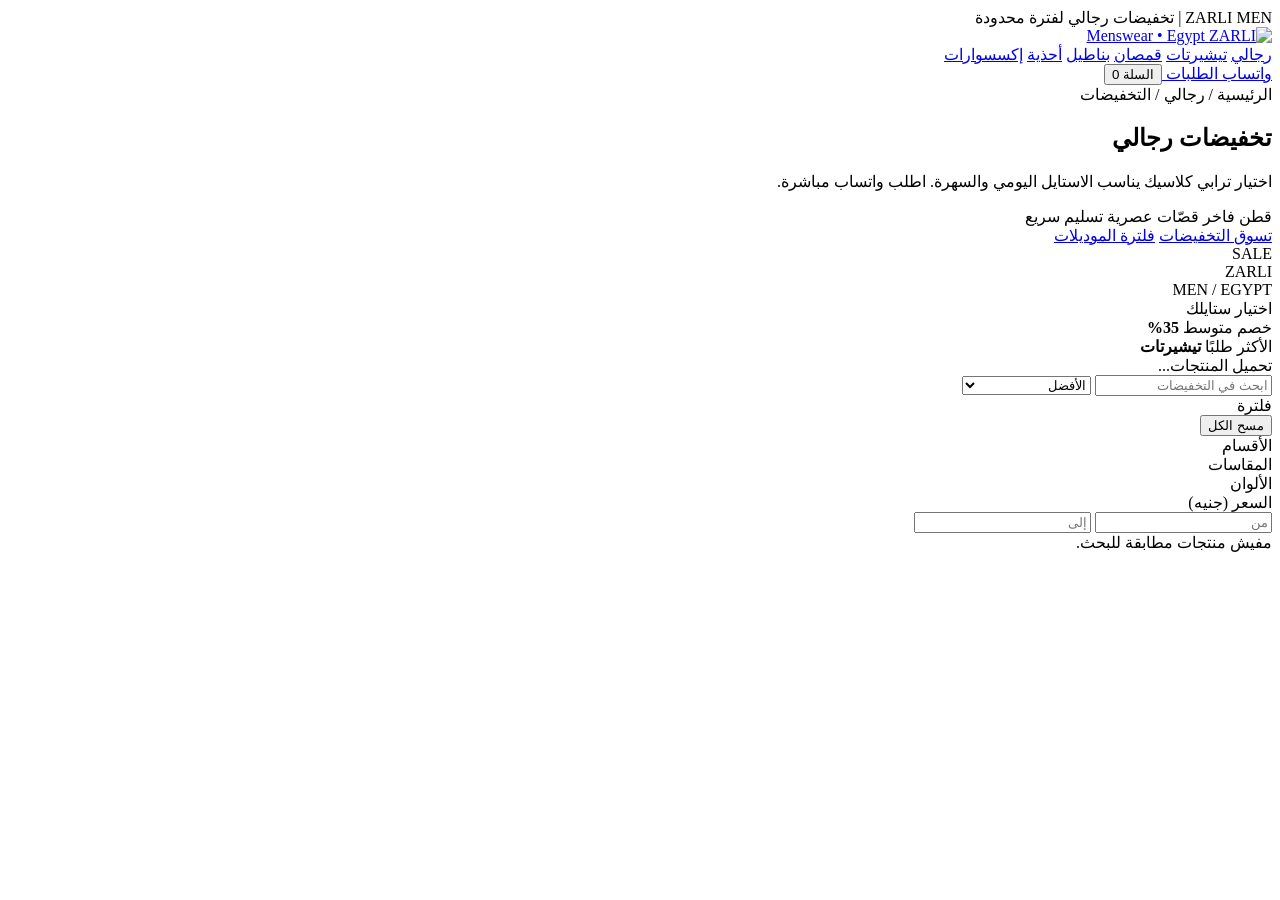
==== commit 1800692d: "Add files via upload" ====
--- a/index.html
+++ b/index.html
@@ -1,224 +1,173 @@
-<!DOCTYPE html>
-<html lang="en">
-<head>
-<meta charset="UTF-8" />
-<meta name="viewport" content="width=device-width, initial-scale=1.0" />
-<meta name="description" content="Zarli: High-end streetwear with urban vibes. Discover premium hoodies, tracksuits, tees, and more in Egypt." />
-<meta name="keywords" content="streetwear Egypt, urban fashion Cairo, Zarli clothing, premium hoodies, tracksuits, Egyptian streetwear brand, premium urban clothing Cairo" />
-<meta property="og:title" content="Zarli | High-end vibes with a street soul" />
-<meta property="og:description" content="Modern clothing brand delivering premium fashion with a bold street edge." />
-<meta property="og:image" content="https://i.ibb.co/6R5Z3yx/hoodie.jpg" />
-<meta property="og:url" content="https://yourwebsite.com" /> <!-- غير ده للرابط الحقيقي -->
-<title>Zarli | High-end vibes with a street soul</title>
-<link rel="icon" href="https://example.com/favicon.ico" /> <!-- غير ده للرابط الحقيقي -->
-<style>
-  :root {
-    --bg-color: #000;
-    --text-color: #fff;
-    --accent-color: #ffcc00;
-    --card-bg: #111;
-    --border-color: #222;
-    --hover-shadow: rgba(255,255,255,0.2);
-  }
+﻿<!doctype html>
+<html lang="ar" dir="rtl">
+  <head>
+    <meta charset="utf-8" />
+    <meta name="viewport" content="width=device-width,initial-scale=1" />
+    <title>ZARLI | تخفيضات رجالي</title>
+    <link rel="stylesheet" href="styles.css" />
+  </head>
+  <body>
+    <div class="announcement">ZARLI MEN | تخفيضات رجالي لفترة محدودة</div>
 
-  * { box-sizing: border-box; margin: 0; padding: 0; }
-  body { font-family: 'Arial', sans-serif; background: var(--bg-color); color: var(--text-color); line-height: 1.6; transition: background 0.3s ease, color 0.3s ease; }
-  a { color: var(--text-color); text-decoration: none; }
-  a:hover, a:focus { color: var(--accent-color); outline: 2px solid var(--accent-color); } /* تحسين الوصولية */
+    <header class="siteHeader">
+      <div class="headerInner">
+        <a class="brand" href="#" aria-label="Zarli">
+          <img src="assets/logo.png" alt="ZARLI" />
+          <span class="brandTag">Menswear • Egypt</span>
+        </a>
+        <nav class="nav">
+          <a href="#" class="active">رجالي</a>
+          <a href="#">تيشيرتات</a>
+          <a href="#">قمصان</a>
+          <a href="#">بناطيل</a>
+          <a href="#">أحذية</a>
+          <a href="#">إكسسوارات</a>
+        </nav>
+        <div class="actions">
+          <a class="whatsBtn" href="https://wa.me/201121770453" target="_blank" rel="noopener">
+            واتساب الطلبات
+          </a>
+          <button id="cartBtn" class="cartBtn" type="button" aria-haspopup="dialog" aria-controls="cartDialog">
+            السلة <span id="cartCount" class="badge">0</span>
+          </button>
+        </div>
+      </div>
+    </header>
 
-  header { text-align: center; padding: 60px 20px 40px 20px; position: relative; }
-  header h1 { font-size: 64px; font-weight: bold; letter-spacing: 8px; background: linear-gradient(90deg, var(--text-color), #aaa, var(--text-color)); -webkit-background-clip: text; color: transparent; text-shadow: 0 0 15px rgba(255,255,255,0.5); }
-  header p { margin-top: 10px; font-size: 1.2rem; opacity:0.8; }
+    <main class="page">
+      <section class="hero">
+        <div class="heroCopy">
+          <div class="crumbs">الرئيسية / رجالي / التخفيضات</div>
+          <h1>تخفيضات رجالي</h1>
+          <p>اختيار ترابي كلاسيك يناسب الاستايل اليومي والسهرة. اطلب واتساب مباشرة.</p>
+          <div class="heroPills">
+            <span class="pill">قطن فاخر</span>
+            <span class="pill">قصّات عصرية</span>
+            <span class="pill">تسليم سريع</span>
+          </div>
+          <div class="heroActions">
+            <a class="heroBtn" href="#grid">تسوق التخفيضات</a>
+            <a class="heroGhost" href="#filtersPanel">فلترة الموديلات</a>
+          </div>
+        </div>
+        <div class="heroVisual">
+          <div class="heroPanel">
+            <div class="heroBadge">SALE</div>
+            <div class="heroWord">ZARLI</div>
+            <div class="heroLine">MEN / EGYPT</div>
+          </div>
+          <div class="heroCard">
+            <div class="heroCardTitle">اختيار ستايلك</div>
+            <div class="heroStat">
+              <span>خصم متوسط</span>
+              <strong>35%</strong>
+            </div>
+            <div class="heroStat">
+              <span>الأكثر طلبًا</span>
+              <strong>تيشيرتات</strong>
+            </div>
+          </div>
+        </div>
+      </section>
 
-  .section { padding: 50px 20px; text-align: center; }
-  .section h2 { font-size: 36px; margin-bottom: 20px; position: relative; }
-  .section h2::after { content: ''; display: block; width: 60px; height: 3px; background: var(--accent-color); margin: 10px auto 0 auto; border-radius: 2px; }
+      <section class="toolbar">
+        <div id="resultsCount" class="results">تحميل المنتجات...</div>
+        <div class="toolbarRight">
+          <input id="search" class="input" type="search" placeholder="ابحث في التخفيضات" />
+          <select id="sort" class="input">
+            <option value="featured">الأفضل</option>
+            <option value="price-asc">السعر: الأقل للأعلى</option>
+            <option value="price-desc">السعر: الأعلى للأقل</option>
+            <option value="discount-desc">الأكبر خصمًا</option>
+          </select>
+        </div>
+      </section>
 
-  .products { display: grid; grid-template-columns: repeat(auto-fit, minmax(250px,1fr)); gap: 20px; margin-top: 30px; }
-  .product-card { background: var(--card-bg); padding:20px; border-radius:14px; text-align:center; transition: transform 0.3s ease, box-shadow 0.3s ease; }
-  .product-card img { width:100%; border-radius:10px; margin-bottom:10px; transition: transform 0.3s ease; loading: lazy; }
-  .product-card:hover { transform: scale(1.05); box-shadow: 0 10px 20px var(--hover-shadow); }
-  .product-card h3 { margin-bottom:5px; }
-  .product-card p { font-size:0.9rem; opacity:0.85; }
-  .price { margin-top:10px; font-weight:bold; color: var(--accent-color); font-size:1.1rem; }
+      <div class="layout">
+        <aside class="filters" id="filtersPanel">
+          <div class="filterHeader">
+            <div>فلترة</div>
+            <button id="clearFilters" class="linkBtn" type="button">مسح الكل</button>
+          </div>
 
-  #contact a { display:inline-block; margin-top:10px; padding:8px 15px; border:1px solid var(--text-color); border-radius:8px; transition: background 0.3s ease, color 0.3s ease; }
-  #contact a:hover, #contact a:focus { background: var(--accent-color); color: var(--bg-color); outline: 2px solid var(--accent-color); }
-  #contact span { display:block; margin-top:10px; font-size:0.9rem; opacity:0.85; }
+          <div class="filterGroup">
+            <div class="filterTitle">الأقسام</div>
+            <div id="filterCategories" class="filterList"></div>
+          </div>
 
-  footer { text-align:center; padding:30px; margin-top:40px; border-top:1px solid var(--border-color); opacity:0.7; font-size:0.9rem; }
-  footer a { margin: 0 10px; }
+          <div class="filterGroup">
+            <div class="filterTitle">المقاسات</div>
+            <div id="filterSizes" class="filterList"></div>
+          </div>
 
-  /* Theme Toggle Button */
-  .theme-toggle { position: absolute; top: 20px; right: 20px; background: none; border: none; color: var(--text-color); font-size: 24px; cursor: pointer; opacity: 0.5; transition: opacity 0.3s ease; }
-  .theme-toggle:hover, .theme-toggle:focus { opacity: 1; outline: 2px solid var(--accent-color); }
+          <div class="filterGroup">
+            <div class="filterTitle">الألوان</div>
+            <div id="filterColors" class="filterList"></div>
+          </div>
 
-  /* Light Theme Overrides */
-  body.light-theme {
-    --bg-color: #fff;
-    --text-color: #000;
-    --accent-color: #ff6600;
-    --card-bg: #f9f9f9;
-    --border-color: #ddd;
-    --hover-shadow: rgba(0,0,0,0.1);
-  }
-  body.light-theme header h1 { text-shadow: 0 0 15px rgba(0,0,0,0.5); }
+          <div class="filterGroup">
+            <div class="filterTitle">السعر (جنيه)</div>
+            <div class="priceRange">
+              <input id="priceMin" class="input" type="number" placeholder="من" />
+              <input id="priceMax" class="input" type="number" placeholder="إلى" />
+            </div>
+          </div>
+        </aside>
 
-  @media(max-width:600px){
-    .products { grid-template-columns:1fr; }
-    header h1 { font-size:48px; }
-    .section h2 { font-size:28px; }
-  }
+        <section class="catalog">
+          <div id="grid" class="grid" aria-live="polite"></div>
+          <div id="empty" class="empty hidden">مفيش منتجات مطابقة للبحث.</div>
+        </section>
+      </div>
+    </main>
 
-  /* Print Styles */
-  @media print {
-    body { background: white !important; color: black !important; }
-    .theme-toggle { display: none; }
-  }
-</style>
-<script>
-  // Theme Toggle Script
-  document.addEventListener('DOMContentLoaded', function() {
-    const toggleButton = document.getElementById('theme-toggle');
-    const body = document.body;
+    <dialog id="cartDialog" class="dialog">
+      <form method="dialog" class="dialogInner" id="cartForm">
+        <div class="dialogHeader">
+          <div>
+            <div class="dialogTitle">طلب واتساب</div>
+            <div class="dialogSubtitle">راجع اختيارك قبل الإرسال</div>
+          </div>
+          <button class="iconBtn" value="cancel" aria-label="إغلاق">✕</button>
+        </div>
 
-    // Load saved theme from localStorage
-    const savedTheme = localStorage.getItem('theme');
-    if (savedTheme) {
-      body.classList.add(savedTheme);
-      toggleButton.textContent = savedTheme === 'light-theme' ? '☀️' : '🌙'; // تحديث الأيقونة عند التحميل
-    }
+        <div id="cartItems" class="cartItems"></div>
 
-    // Toggle theme on button click
-    toggleButton.addEventListener('click', function() {
-      body.classList.toggle('light-theme');
-      const currentTheme = body.classList.contains('light-theme') ? 'light-theme' : '';
-      localStorage.setItem('theme', currentTheme);
-      toggleButton.textContent = currentTheme ? '☀️' : '🌙'; // تحديث الأيقونة
-    });
-  });
-</script>
-</head>
-<body>
+        <div class="checkout">
+          <div class="checkoutTitle">بيانات العميل</div>
+          <div class="fields">
+            <label class="field">
+              <span>الاسم</span>
+              <input id="name" class="input" autocomplete="name" required />
+            </label>
+            <label class="field">
+              <span>الموبايل</span>
+              <input id="phone" class="input" inputmode="tel" autocomplete="tel" required />
+            </label>
+            <label class="field full">
+              <span>العنوان</span>
+              <input id="address" class="input" autocomplete="street-address" required />
+            </label>
+            <label class="field full">
+              <span>ملاحظات (اختياري)</span>
+              <textarea id="notes" class="input" rows="3"></textarea>
+            </label>
+          </div>
 
-<header>
-  <h1>ZARLI</h1>
-  <p>High-end vibes with a street soul</p>
-  <!-- Theme Toggle Button -->
-  <button id="theme-toggle" class="theme-toggle" aria-label="Toggle dark/light theme">🌙</button>
-</header>
+          <div class="summary">
+            <div>الإجمالي</div>
+            <div id="cartTotal" class="totalValue">0 جنيه</div>
+          </div>
 
-<section class="section" id="about">
-  <h2>About Zarli</h2>
-  <p>Zarli is a modern clothing brand delivering premium fashion with a bold street edge. Founded in Egypt, we blend high-quality materials with urban designs to empower your style.</p>
-</section>
+          <div class="actionsRow">
+            <button id="clearCart" class="btn secondary" type="button">تفريغ السلة</button>
+            <button id="submitOrder" class="btn primary" type="submit">إرسال الطلب على واتساب</button>
+          </div>
+          <div id="status" class="status" role="status" aria-live="polite"></div>
+        </div>
+      </form>
+    </dialog>
 
-<section class="section" id="products">
-  <h2>Our Products</h2>
-  <div class="products">
-    <div class="product-card">
-      <img src="https://i.ibb.co/6R5Z3yx/hoodie.jpg" alt="Black oversized hoodie with Zarli logo, made from premium cotton for a comfortable street fit" />
-      <h3>Oversized Hoodie</h3>
-      <p>Premium cotton • Street fit</p>
-      <div class="price">EGP 850</div>
-    </div>
-    <div class="product-card">
-      <img src="https://i.ibb.co/Vm5p9Kf/tracksuit.jpg" alt="Urban tracksuit set in black, offering high-end comfort and style for streetwear enthusiasts" />
-      <h3>Urban Tracksuit</h3>
-      <p>High-end comfort</p>
-      <div class="price">EGP 1200</div>
-    </div>
-    <div class="product-card">
-      <img src="https://i.ibb.co/9ytq4yD/graphic-tee.jpg" alt="Graphic tee with bold modern design, perfect for urban fashion in Egypt" />
-      <h3>Graphic Tee</h3>
-      <p>Bold modern style</p>
-      <div class="price">EGP 450</div>
-    </div>
-    <div class="product-card">
-      <img src="https://i.ibb.co/j5NRmDn/street-jacket.jpg" alt="Street jacket with urban bold design, ideal for high-end streetwear in Cairo" />
-      <h3>Street Jacket</h3>
-      <p>Urban bold design</p>
-      <div class="price">EGP 1500</div>
-    </div>
-    <div class="product-card">
-      <img src="https://i.ibb.co/FnbkJxP/cargo-pants.jpg" alt="Cargo pants with functional pockets, combining style and practicality for street fashion" />
-      <h3>Cargo Pants</h3>
-      <p>Functional & Stylish</p>
-      <div class="price">EGP 700</div>
-    </div>
-    <div class="product-card">
-      <img src="https://i.ibb.co/sC1H9rH/sneakers.jpg" alt="Limited edition street sneakers, designed for urban vibes and comfort" />
-      <h3>Sneakers</h3>
-      <p>Limited edition street shoes</p>
-      <div class="price">EGP 2000</div>
-    </div>
-    <div class="product-card">
-      <img src="https://i.ibb.co/ypZ0cV7/beanie-hat.jpg" alt="Cozy beanie hat with urban style, perfect for Egyptian streetwear" />
-      <h3>Beanie Hat</h3>
-      <p>Cozy & Urban</p>
-      <div class="price">EGP 300</div>
-    </div>
-    <div class="product-card">
-      <img src="https://i.ibb.co/GQ9K0pS/denim-jacket.jpg" alt="Classic denim jacket with street style, high-quality for premium fashion" />
-      <h3>Denim Jacket</h3>
-      <p>Classic street style</p>
-      <div class="price">EGP 1100</div>
-    </div>
-    <div class="product-card">
-      <img src="https://images.unsplash.com/photo-1588850561407-ed78c282e89b?ixlib=rb-4.0.3&auto=format&fit=crop&w=300&q=80" alt="Baseball cap with adjustable fit and street swagger, ideal for urban fashion" />
-      <h3>Baseball Cap</h3>
-      <p>Adjustable fit • Street swagger</p>
-      <div class="price">EGP 400</div>
-    </div>
-    <div class="product-card">
-      <img src="https://images.unsplash.com/photo-1549298916-b41d501d3772?ixlib=rb-4.0.3&auto=format&fit=crop&w=300&q=80" alt="Bucket hat with retro vibe and waterproof material, great for streetwear" />
-      <h3>Bucket Hat</h3>
-      <p>Retro vibe • Waterproof</p>
-      <div class="price">EGP 350</div>
-    </div>
-    <div class="product-card">
-      <img src="https://images.unsplash.com/photo-1521572163474-6864f9cf17ab?ixlib=rb-4.0.3&auto=format&fit=crop&w=300&q=80" alt="Street backpack made from durable canvas with multiple pockets for urban use" />
-      <h3>Street Backpack</h3>
-      <p>Durable canvas • Multiple pockets</p>
-      <div class="price">EGP 900</div>
-    </div>
-    <div class="product-card">
-      <img src="https://images.unsplash.com/photo-1591047139829-d91aecb6caea?ixlib=rb-4.0.3&auto=format&fit=crop&w=300&q=80" alt="Sunglasses with UV protection and bold frames for street style" />
-      <h3>Sunglasses</h3>
-      <p>UV protection • Bold frames</p>
-      <div class="price">EGP 600</div>
-    </div>
-    <!-- Two More New Products with Images -->
-    <div class="product-card">
-      <img src="https://images.unsplash.com/photo-1515562141207-7a88fb7ce338?ixlib=rb-4.0.3&auto=format&fit=crop&w=300&q=80" alt="Gold-plated chain necklace as a street accessory for urban fashion" />
-      <h3>Chain Necklace</h3>
-      <p>Gold-plated • Street accessory</p>
-      <div class="price">EGP 250</div>
-    </div>
-    <div class="product-card">
-      <img src="https://images.unsplash.com/photo-1578662996442-48f60103fc96?ixlib=rb-4.0.3&auto=format&fit=crop&w=300&q=80" alt="Leather wristband, customizable for personal street style" />
-      <h3>Wristband</h3>
-      <p>Leather • Customizable</p>
-      <div class="price">EGP 150</div>
-    </div>
-  </div>
-</section>
-
-<section class="section" id="contact">
-  <h2>Contact Us</h2>
-  <p>Facebook Page:</p>
-  <a href="https://www.facebook.com/share/17f31NvZEm/" target="_blank">Zarli Facebook</a>
-  <p style="margin-top:10px;">TikTok:</p>
-  <a href="https://www.tiktok.com/@zarli.eg?_r=1&_t=ZS-91Wul8lsz0U" target="_blank">Zarli TikTok</a>
-  <p style="margin-top:10px;">Phone:</p>
-  <a href="tel:+201121770453">+20 11 21770453</a>
-  <p style="margin-top:10px;">Address:</p>
-  <span>شارع جسر السويس امام بوابه ٤ نادي الشمس بجوار احمد عصمت ميدان الالف مسكن, Cairo, Egypt</span>
-</section>
-
-<footer>
-  © 2025 Zarli. All Rights Reserved. | <a href="#">Privacy Policy</a> | <a href="#">Terms of Service</a>
-</footer>
-
-</body>
-</html>
+    <script src="app.js" defer></script>
+  </body>
+</html>
